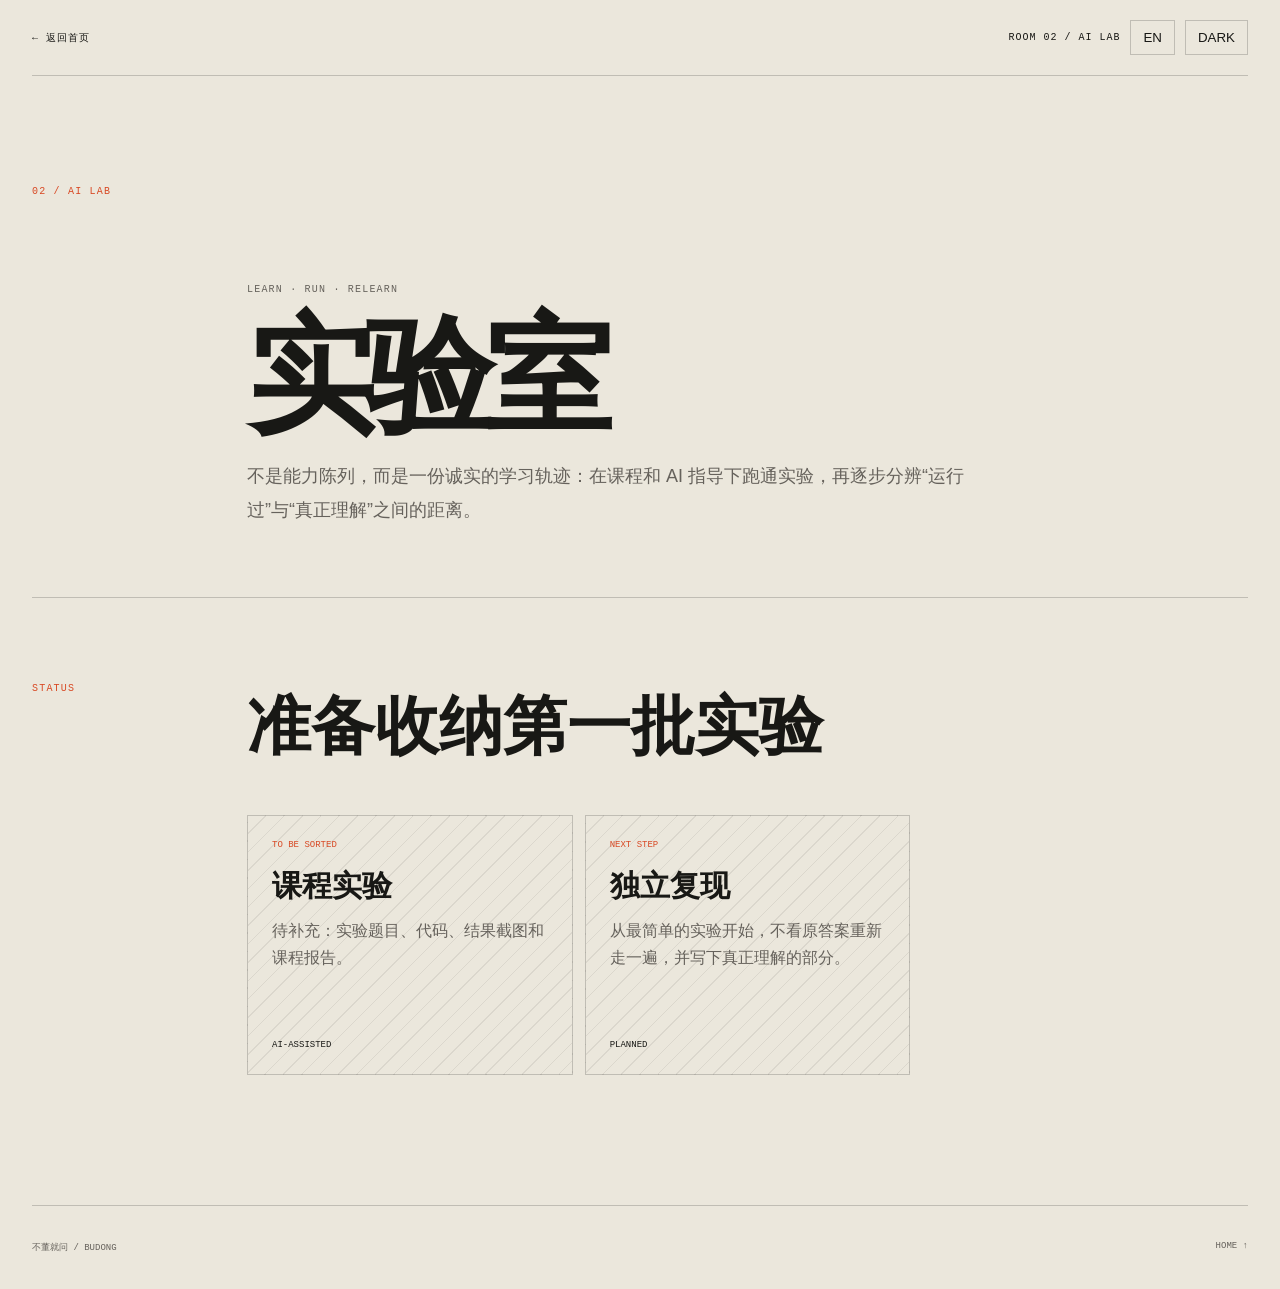
==== lab/index.html @ 0577fce8 "Add portal rooms for projects, lab, notes and life" ====
<!doctype html><html lang="zh-CN" data-theme="dark" data-edit-version="lab-v1"><head><meta charset="utf-8"><meta name="viewport" content="width=device-width,initial-scale=1"><meta name="description" content="董卓然的 AI 课程实验与学习记录。"><title>AI 实验室 · 不董就问</title><link rel="stylesheet" href="../room.css"></head><body>
<div class="edit-hotzone" aria-hidden="true"></div><div class="edit-tools"><button class="edit-toggle">编辑</button><button class="export-button">导出 HTML</button></div><nav class="room-nav shell"><a href="../">← <span data-i18n data-zh="返回首页" data-en="BACK HOME">返回首页</span></a><div><span>ROOM 02 / AI LAB</span><button id="langToggle">EN</button><button id="themeToggle"><span>LIGHT</span></button></div></nav>
<main><section class="room-hero shell"><span class="room-no">02 / AI LAB</span><div><small>LEARN · RUN · RELEARN</small><h1 data-edit-id="lab-title" data-i18n data-zh="实验室" data-en="AI LAB">实验室</h1><p data-edit-id="lab-desc" data-i18n data-zh="不是能力陈列，而是一份诚实的学习轨迹：在课程和 AI 指导下跑通实验，再逐步分辨“运行过”与“真正理解”之间的距离。" data-en="Not a display of mastery, but an honest learning trail: completing experiments with course and AI guidance, then learning the distance between running code and understanding it.">不是能力陈列，而是一份诚实的学习轨迹：在课程和 AI 指导下跑通实验，再逐步分辨“运行过”与“真正理解”之间的距离。</p></div></section>
<section class="room-content shell"><header><span class="room-no">STATUS</span><h2 data-i18n data-zh="准备收纳第一批实验" data-en="PREPARING THE FIRST EXPERIMENTS">准备收纳第一批实验</h2></header><div class="shelves"><article class="shelf placeholder"><small>TO BE SORTED</small><h3 data-i18n data-zh="课程实验" data-en="COURSE EXPERIMENTS">课程实验</h3><p data-i18n data-zh="待补充：实验题目、代码、结果截图和课程报告。" data-en="To add: experiment topics, code, result captures and course reports.">待补充：实验题目、代码、结果截图和课程报告。</p><b>AI-ASSISTED</b></article><article class="shelf placeholder"><small>NEXT STEP</small><h3 data-i18n data-zh="独立复现" data-en="INDEPENDENT REBUILD">独立复现</h3><p data-i18n data-zh="从最简单的实验开始，不看原答案重新走一遍，并写下真正理解的部分。" data-en="Restart with the simplest experiment, rebuild without the original answer, and record what is genuinely understood.">从最简单的实验开始，不看原答案重新走一遍，并写下真正理解的部分。</p><b>PLANNED</b></article></div></section></main><footer class="room-footer shell"><span>不董就问 / BUDONG</span><a href="../">HOME ↑</a></footer><script src="../script.js"></script></body></html>
---- room.css ----
:root{--bg:#11110f;--surface:#1b1b18;--text:#f2eee4;--muted:#aaa69d;--line:rgba(242,238,228,.18);--accent:#ee5b32;--lime:#c8ff47}
:root[data-theme="light"]{--bg:#ebe7dc;--surface:#f5f1e8;--text:#181815;--muted:#66625c;--line:rgba(24,24,21,.2);--accent:#d84924;--lime:#6f8700}
*{box-sizing:border-box}html{background:var(--bg)}body{margin:0;background:var(--bg);color:var(--text);font-family:"Noto Sans SC","Source Han Sans SC","PingFang SC","Microsoft YaHei",sans-serif;transition:.3s}a{color:inherit;text-decoration:none}.shell{width:min(1280px,calc(100% - 64px));margin:auto}.room-nav{height:76px;display:flex;align-items:center;justify-content:space-between;border-bottom:1px solid var(--line)}.room-nav>a,.room-nav div{font:10px "JetBrains Mono",Consolas,monospace;letter-spacing:.1em}.room-nav div{display:flex;align-items:center;gap:10px}.room-nav button{border:1px solid var(--line);background:transparent;color:var(--text);padding:9px 12px;cursor:pointer}.room-hero{min-height:58vh;padding:110px 0 70px;display:grid;grid-template-columns:170px 1fr;gap:45px;align-items:end;border-bottom:1px solid var(--line)}.room-no{align-self:start;color:var(--accent);font:10px "JetBrains Mono",monospace;letter-spacing:.12em}.room-hero small{color:var(--muted);font:10px "JetBrains Mono",monospace;letter-spacing:.12em}.room-hero h1{max-width:1000px;margin:25px 0;font-family:"Noto Serif SC","Songti SC",serif;font-size:clamp(65px,10vw,150px);font-weight:600;line-height:.88;letter-spacing:-.07em}.room-hero p{max-width:720px;margin:0;color:var(--muted);font-size:18px;line-height:1.9}.room-content{padding:85px 0 130px}.room-content>header{display:grid;grid-template-columns:170px 1fr;gap:45px;margin-bottom:45px}.room-content h2{margin:0;font-family:"Noto Serif SC","Songti SC",serif;font-size:clamp(36px,5vw,68px)}.shelves{display:grid;grid-template-columns:repeat(3,1fr);gap:12px;margin-left:215px}.shelf{min-height:260px;padding:24px;border:1px solid var(--line);display:flex;flex-direction:column;justify-content:flex-end;transition:.25s}.shelf:hover{border-color:var(--accent);transform:translateY(-5px);background:var(--surface)}.shelf small{color:var(--accent);font:9px "JetBrains Mono",monospace}.shelf h3{margin:16px 0 10px;font-family:"Noto Serif SC","Songti SC",serif;font-size:30px}.shelf p{margin:0;color:var(--muted);line-height:1.7}.shelf b{margin-top:auto;padding-top:35px;font:9px "JetBrains Mono",monospace}.shelf.placeholder{background:repeating-linear-gradient(135deg,transparent 0 12px,color-mix(in srgb,var(--line) 40%,transparent) 12px 13px)}.room-footer{padding:35px 0;border-top:1px solid var(--line);display:flex;justify-content:space-between;color:var(--muted);font:9px "JetBrains Mono",monospace}.edit-hotzone{position:fixed;z-index:1000;top:0;left:0;width:88px;height:62px}.edit-tools{position:fixed;z-index:1001;top:10px;left:10px;display:flex;gap:6px;opacity:0;pointer-events:none}.edit-hotzone:hover+.edit-tools,.edit-tools:hover,.edit-tools.visible{opacity:1;pointer-events:auto}.edit-tools button{border:1px solid #555;background:#1a1a17;color:#fff;padding:8px}.editing [contenteditable="true"]{outline:1px dashed var(--accent);outline-offset:5px}
@media(max-width:800px){.shell{width:min(100% - 32px,680px)}.room-hero{grid-template-columns:1fr;gap:25px;padding-top:70px}.room-content>header{grid-template-columns:1fr;gap:18px}.shelves{margin-left:0;grid-template-columns:1fr}.room-nav span{display:none}}
@media(max-width:520px){.room-hero h1{font-size:19vw}.edit-tools{display:none}.room-footer{flex-direction:column;gap:12px}}
@media(prefers-reduced-motion:reduce){*,*::before,*::after{transition-duration:.01ms!important;animation-duration:.01ms!important}}
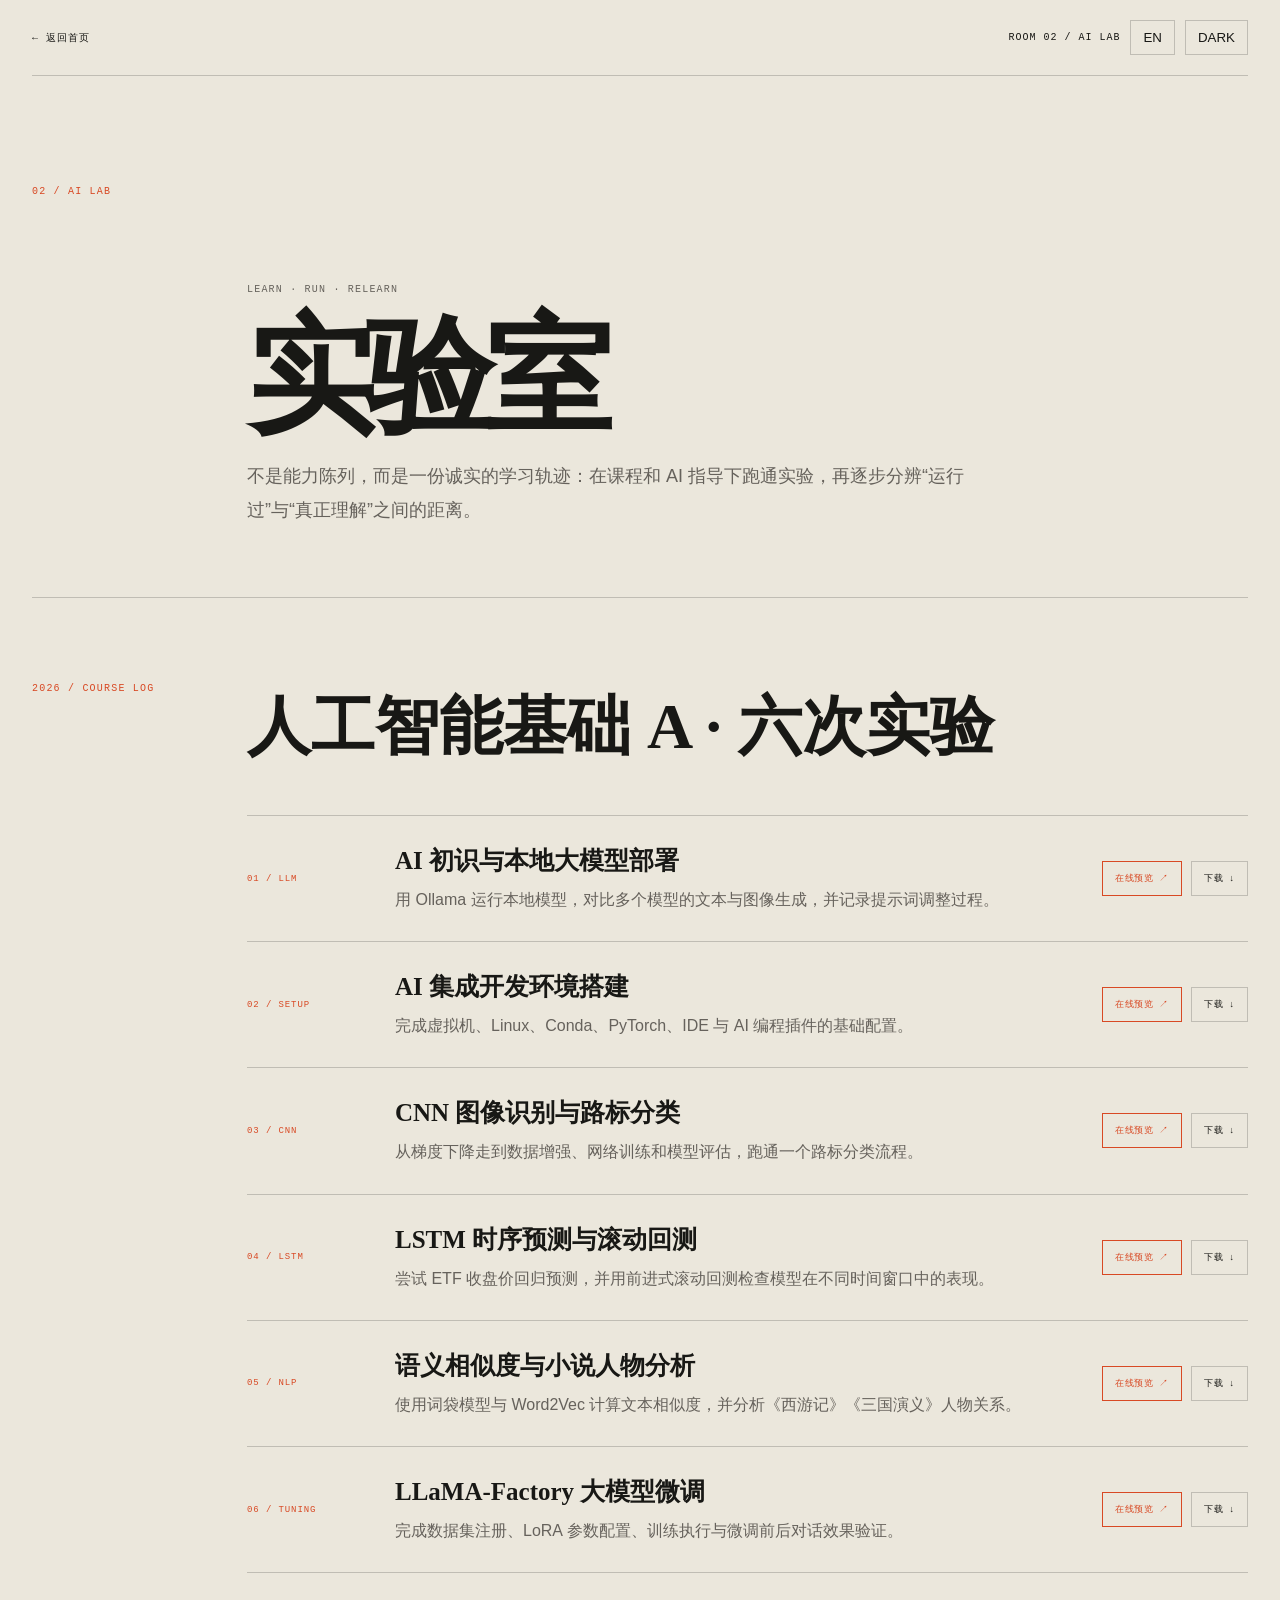
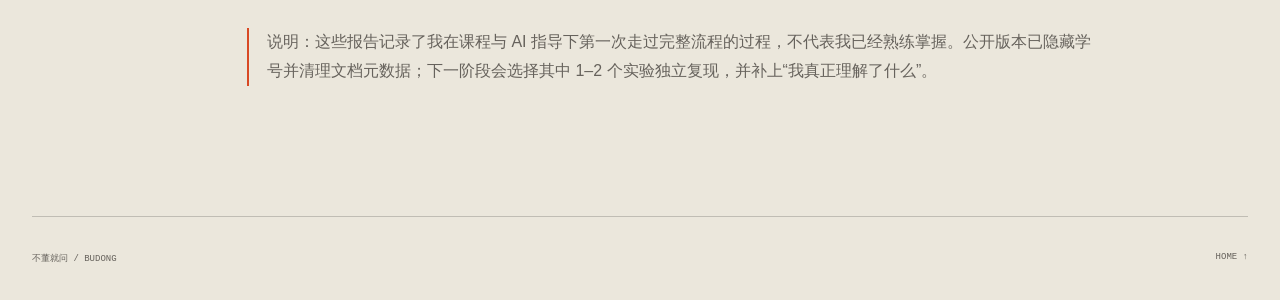
==== commit d50097f3: "Add AI course experiment archive" ====
--- a/lab/index.html
+++ b/lab/index.html
@@ -1,4 +1,13 @@
-<!doctype html><html lang="zh-CN" data-theme="dark" data-edit-version="lab-v1"><head><meta charset="utf-8"><meta name="viewport" content="width=device-width,initial-scale=1"><meta name="description" content="董卓然的 AI 课程实验与学习记录。"><title>AI 实验室 · 不董就问</title><link rel="stylesheet" href="../room.css"></head><body>
-<div class="edit-hotzone" aria-hidden="true"></div><div class="edit-tools"><button class="edit-toggle">编辑</button><button class="export-button">导出 HTML</button></div><nav class="room-nav shell"><a href="../">← <span data-i18n data-zh="返回首页" data-en="BACK HOME">返回首页</span></a><div><span>ROOM 02 / AI LAB</span><button id="langToggle">EN</button><button id="themeToggle"><span>LIGHT</span></button></div></nav>
+<!doctype html><html lang="zh-CN" data-theme="dark" data-edit-version="lab-v2"><head><meta charset="utf-8"><meta name="viewport" content="width=device-width,initial-scale=1"><meta name="description" content="董卓然的人工智能课程实验、复现计划与学习反思。"><title>AI 实验室 · 不董就问</title><link rel="stylesheet" href="../room.css"></head><body>
+<div class="edit-hotzone" aria-hidden="true"></div><div class="edit-tools"><button class="edit-toggle">编辑</button><button class="export-button">导出 HTML</button></div>
+<nav class="room-nav shell"><a href="../">← <span data-i18n data-zh="返回首页" data-en="BACK HOME">返回首页</span></a><div><span>ROOM 02 / AI LAB</span><button id="langToggle">EN</button><button id="themeToggle"><span>LIGHT</span></button></div></nav>
 <main><section class="room-hero shell"><span class="room-no">02 / AI LAB</span><div><small>LEARN · RUN · RELEARN</small><h1 data-edit-id="lab-title" data-i18n data-zh="实验室" data-en="AI LAB">实验室</h1><p data-edit-id="lab-desc" data-i18n data-zh="不是能力陈列，而是一份诚实的学习轨迹：在课程和 AI 指导下跑通实验，再逐步分辨“运行过”与“真正理解”之间的距离。" data-en="Not a display of mastery, but an honest learning trail: completing experiments with course and AI guidance, then learning the distance between running code and understanding it.">不是能力陈列，而是一份诚实的学习轨迹：在课程和 AI 指导下跑通实验，再逐步分辨“运行过”与“真正理解”之间的距离。</p></div></section>
-<section class="room-content shell"><header><span class="room-no">STATUS</span><h2 data-i18n data-zh="准备收纳第一批实验" data-en="PREPARING THE FIRST EXPERIMENTS">准备收纳第一批实验</h2></header><div class="shelves"><article class="shelf placeholder"><small>TO BE SORTED</small><h3 data-i18n data-zh="课程实验" data-en="COURSE EXPERIMENTS">课程实验</h3><p data-i18n data-zh="待补充：实验题目、代码、结果截图和课程报告。" data-en="To add: experiment topics, code, result captures and course reports.">待补充：实验题目、代码、结果截图和课程报告。</p><b>AI-ASSISTED</b></article><article class="shelf placeholder"><small>NEXT STEP</small><h3 data-i18n data-zh="独立复现" data-en="INDEPENDENT REBUILD">独立复现</h3><p data-i18n data-zh="从最简单的实验开始，不看原答案重新走一遍，并写下真正理解的部分。" data-en="Restart with the simplest experiment, rebuild without the original answer, and record what is genuinely understood.">从最简单的实验开始，不看原答案重新走一遍，并写下真正理解的部分。</p><b>PLANNED</b></article></div></section></main><footer class="room-footer shell"><span>不董就问 / BUDONG</span><a href="../">HOME ↑</a></footer><script src="../script.js"></script></body></html>
+<section class="room-content shell"><header><span class="room-no">2026 / COURSE LOG</span><h2 data-i18n data-zh="人工智能基础 A · 六次实验" data-en="FOUNDATIONS OF AI · SIX LABS">人工智能基础 A · 六次实验</h2></header><div class="resource-list">
+<article class="resource"><span>01 / LLM</span><div><h3 data-i18n data-zh="AI 初识与本地大模型部署" data-en="AI BASICS & LOCAL LLM DEPLOYMENT">AI 初识与本地大模型部署</h3><p data-i18n data-zh="用 Ollama 运行本地模型，对比多个模型的文本与图像生成，并记录提示词调整过程。" data-en="Ran local models with Ollama, compared text and image generation, and documented prompt iteration.">用 Ollama 运行本地模型，对比多个模型的文本与图像生成，并记录提示词调整过程。</p></div><div class="resource-actions"><a href="../assets/courses/ai-experiments/experiment-01-llm-deployment.pdf" target="_blank" rel="noreferrer" data-i18n data-zh="在线预览 ↗" data-en="PREVIEW ↗">在线预览 ↗</a><a href="../assets/courses/ai-experiments/experiment-01-llm-deployment.pdf" download data-i18n data-zh="下载 ↓" data-en="DOWNLOAD ↓">下载 ↓</a></div></article>
+<article class="resource"><span>02 / SETUP</span><div><h3 data-i18n data-zh="AI 集成开发环境搭建" data-en="AI DEVELOPMENT ENVIRONMENT">AI 集成开发环境搭建</h3><p data-i18n data-zh="完成虚拟机、Linux、Conda、PyTorch、IDE 与 AI 编程插件的基础配置。" data-en="Set up a virtual machine, Linux, Conda, PyTorch, IDEs, and an AI coding assistant.">完成虚拟机、Linux、Conda、PyTorch、IDE 与 AI 编程插件的基础配置。</p></div><div class="resource-actions"><a href="../assets/courses/ai-experiments/experiment-02-ai-environment.pdf" target="_blank" rel="noreferrer" data-i18n data-zh="在线预览 ↗" data-en="PREVIEW ↗">在线预览 ↗</a><a href="../assets/courses/ai-experiments/experiment-02-ai-environment.pdf" download data-i18n data-zh="下载 ↓" data-en="DOWNLOAD ↓">下载 ↓</a></div></article>
+<article class="resource"><span>03 / CNN</span><div><h3 data-i18n data-zh="CNN 图像识别与路标分类" data-en="CNN TRAFFIC-SIGN CLASSIFICATION">CNN 图像识别与路标分类</h3><p data-i18n data-zh="从梯度下降走到数据增强、网络训练和模型评估，跑通一个路标分类流程。" data-en="Moved from gradient descent to augmentation, training, and evaluation in a traffic-sign classification workflow.">从梯度下降走到数据增强、网络训练和模型评估，跑通一个路标分类流程。</p></div><div class="resource-actions"><a href="../assets/courses/ai-experiments/experiment-03-cnn-traffic-signs.pdf" target="_blank" rel="noreferrer" data-i18n data-zh="在线预览 ↗" data-en="PREVIEW ↗">在线预览 ↗</a><a href="../assets/courses/ai-experiments/experiment-03-cnn-traffic-signs.pdf" download data-i18n data-zh="下载 ↓" data-en="DOWNLOAD ↓">下载 ↓</a></div></article>
+<article class="resource"><span>04 / LSTM</span><div><h3 data-i18n data-zh="LSTM 时序预测与滚动回测" data-en="LSTM FORECASTING & BACKTESTING">LSTM 时序预测与滚动回测</h3><p data-i18n data-zh="尝试 ETF 收盘价回归预测，并用前进式滚动回测检查模型在不同时间窗口中的表现。" data-en="Explored ETF closing-price regression and walk-forward backtesting across different time windows.">尝试 ETF 收盘价回归预测，并用前进式滚动回测检查模型在不同时间窗口中的表现。</p></div><div class="resource-actions"><a href="../assets/courses/ai-experiments/experiment-04-lstm-timeseries.pdf" target="_blank" rel="noreferrer" data-i18n data-zh="在线预览 ↗" data-en="PREVIEW ↗">在线预览 ↗</a><a href="../assets/courses/ai-experiments/experiment-04-lstm-timeseries.pdf" download data-i18n data-zh="下载 ↓" data-en="DOWNLOAD ↓">下载 ↓</a></div></article>
+<article class="resource"><span>05 / NLP</span><div><h3 data-i18n data-zh="语义相似度与小说人物分析" data-en="SEMANTIC SIMILARITY & NOVEL ANALYSIS">语义相似度与小说人物分析</h3><p data-i18n data-zh="使用词袋模型与 Word2Vec 计算文本相似度，并分析《西游记》《三国演义》人物关系。" data-en="Used bag-of-words and Word2Vec for similarity, then explored character relationships in two Chinese classics.">使用词袋模型与 Word2Vec 计算文本相似度，并分析《西游记》《三国演义》人物关系。</p></div><div class="resource-actions"><a href="../assets/courses/ai-experiments/experiment-05-nlp-novel-analysis.pdf" target="_blank" rel="noreferrer" data-i18n data-zh="在线预览 ↗" data-en="PREVIEW ↗">在线预览 ↗</a><a href="../assets/courses/ai-experiments/experiment-05-nlp-novel-analysis.pdf" download data-i18n data-zh="下载 ↓" data-en="DOWNLOAD ↓">下载 ↓</a></div></article>
+<article class="resource"><span>06 / TUNING</span><div><h3 data-i18n data-zh="LLaMA-Factory 大模型微调" data-en="LLM FINE-TUNING WITH LLAMA-FACTORY">LLaMA-Factory 大模型微调</h3><p data-i18n data-zh="完成数据集注册、LoRA 参数配置、训练执行与微调前后对话效果验证。" data-en="Completed dataset registration, LoRA configuration, training, and before/after inference checks.">完成数据集注册、LoRA 参数配置、训练执行与微调前后对话效果验证。</p></div><div class="resource-actions"><a href="../assets/courses/ai-experiments/experiment-06-llm-finetuning.pdf" target="_blank" rel="noreferrer" data-i18n data-zh="在线预览 ↗" data-en="PREVIEW ↗">在线预览 ↗</a><a href="../assets/courses/ai-experiments/experiment-06-llm-finetuning.pdf" download data-i18n data-zh="下载 ↓" data-en="DOWNLOAD ↓">下载 ↓</a></div></article>
+</div><p class="course-note" data-edit-id="lab-note" data-i18n data-zh="说明：这些报告记录了我在课程与 AI 指导下第一次走过完整流程的过程，不代表我已经熟练掌握。公开版本已隐藏学号并清理文档元数据；下一阶段会选择其中 1–2 个实验独立复现，并补上“我真正理解了什么”。" data-en="Note: These reports document my first guided pass through complete workflows; they do not claim mastery. Public copies have the student ID removed and document metadata cleared. Next, I will independently rebuild one or two labs and document what I genuinely understand.">说明：这些报告记录了我在课程与 AI 指导下第一次走过完整流程的过程，不代表我已经熟练掌握。公开版本已隐藏学号并清理文档元数据；下一阶段会选择其中 1–2 个实验独立复现，并补上“我真正理解了什么”。</p></section></main>
+<footer class="room-footer shell"><span>不董就问 / BUDONG</span><a href="../">HOME ↑</a></footer><script src="../script.js"></script></body></html>
--- a/room.css
+++ b/room.css
@@ -4,3 +4,5 @@
 @media(max-width:800px){.shell{width:min(100% - 32px,680px)}.room-hero{grid-template-columns:1fr;gap:25px;padding-top:70px}.room-content>header{grid-template-columns:1fr;gap:18px}.shelves{margin-left:0;grid-template-columns:1fr}.room-nav span{display:none}}
 @media(max-width:520px){.room-hero h1{font-size:19vw}.edit-tools{display:none}.room-footer{flex-direction:column;gap:12px}}
 @media(prefers-reduced-motion:reduce){*,*::before,*::after{transition-duration:.01ms!important;animation-duration:.01ms!important}}
+.resource-list{margin-left:215px;border-top:1px solid var(--line)}.resource{display:grid;grid-template-columns:120px 1fr auto;gap:28px;align-items:center;padding:28px 0;border-bottom:1px solid var(--line);transition:.25s}.resource:hover{padding-inline:18px;background:var(--surface)}.resource>span{font:9px "JetBrains Mono",monospace;letter-spacing:.1em;color:var(--accent)}.resource h3{margin:0 0 9px;font-family:"Noto Serif SC","Songti SC",serif;font-size:25px}.resource p{margin:0;color:var(--muted);line-height:1.7}.resource-actions{display:flex;gap:9px;flex-wrap:wrap;justify-content:flex-end}.resource-actions a{padding:10px 12px;border:1px solid var(--line);font:9px "JetBrains Mono",monospace;letter-spacing:.06em;white-space:nowrap}.resource-actions a:first-child{border-color:var(--accent);color:var(--accent)}.course-note{max-width:850px;margin:55px 0 0 215px;padding-left:18px;border-left:2px solid var(--accent);color:var(--muted);line-height:1.8}
+@media(max-width:800px){.resource-list,.course-note{margin-left:0}.resource{grid-template-columns:1fr;gap:12px}.resource>span{grid-column:1/-1}.resource h3{font-size:22px}.resource-actions{justify-content:flex-start}.room-hero h1{overflow-wrap:anywhere;word-break:break-word}}
